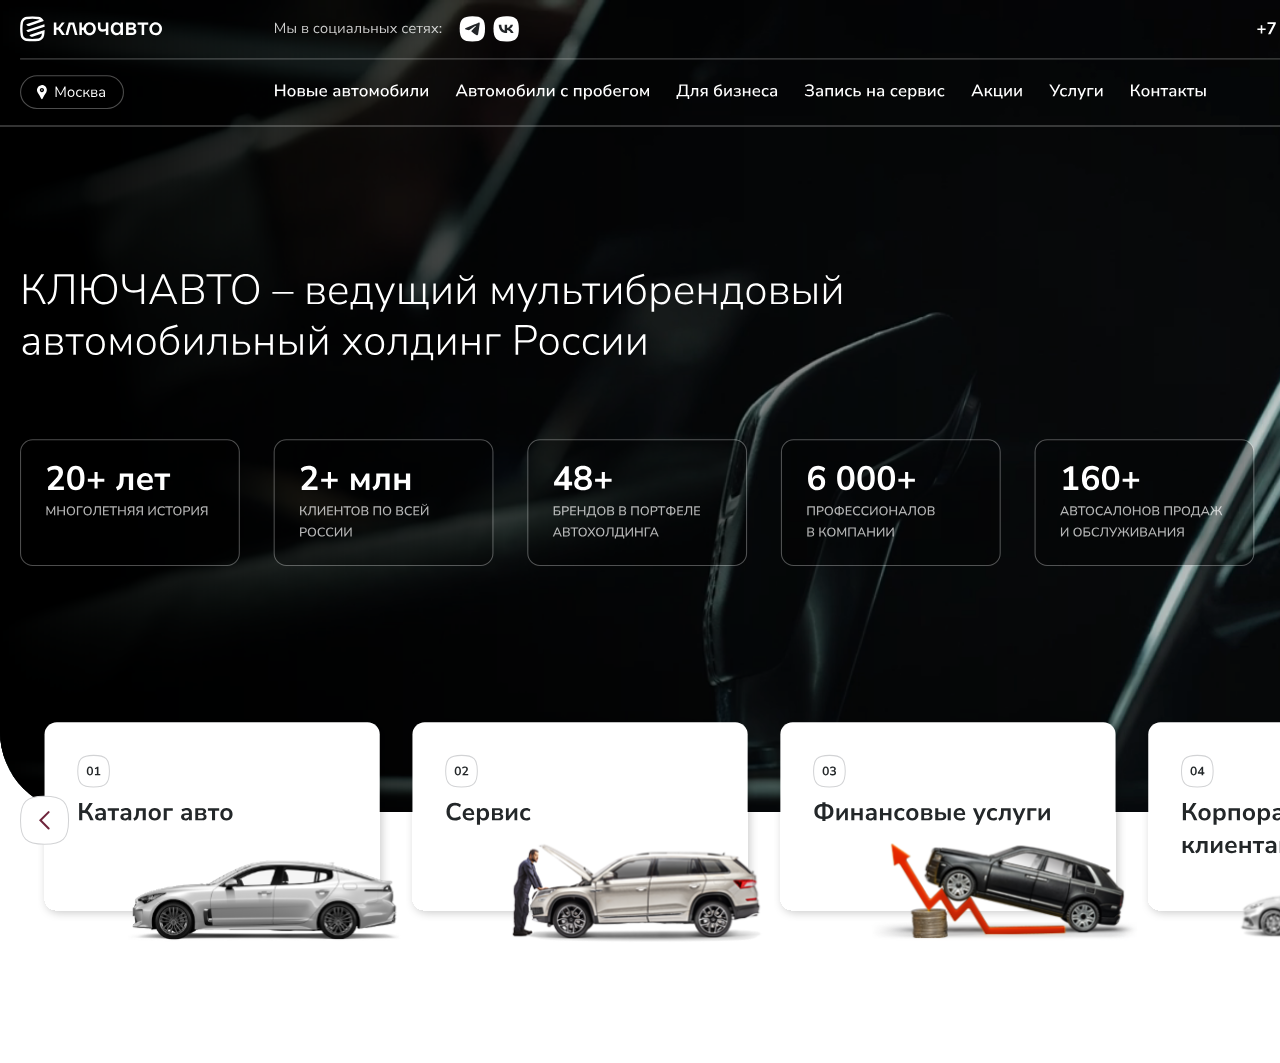
==== index.html @ 8e6c0c04 "+" ====
<!DOCTYPE html>
<html lang="ru">

<head>
  <meta charset="UTF-8">
  <meta name="viewport" content="width=device-width, initial-scale=1.0">
  <title>Keyauto 2024</title>
  <link rel="stylesheet" href="./css/normalize.min.css">
  <link rel="stylesheet" href="./css/style.min.css?v.12">
</head>

<body>
  <section class="hero">
    <div class="hero__video">
      <video autoplay muted loop playsinline>
        <!-- Постер для десктопных устройств -->
        <picture>
          <source srcset="./img/video/1.jpg" media="(min-width: 768px)">
          <img src="./img/video/1.jpg" alt="Постер видео">
        </picture>

        <!-- Источник видео для всех устройств -->
        <source src="./video/1.mp4" type="video/mp4">
        УПС, Ваш браузер не поддерживает тег video
      </video>
    </div>
    <div class="wrapper">
      <div class="hero__flex">
        <div class="hero__header">
          <img src="./img/header.svg" alt="">
          
        </div>
        <div class="hero__body">
          <img src="./img/hero-text.svg" alt="">
        </div>
      </div>
    </div>
  </section>
  <section class="two">
    <div class="wrapper">
      <div class="two__body">
        <img src="./img/footer.svg" alt="">
      </div>
    </div>
  </section>

</body>

</html>
---- css/style.min.css ----
body{min-width:1500px;margin:0 auto}.wrapper{max-width:1488px;width:100%;margin:0 auto;position:relative;height:100%;padding-inline:20px}.hero{background-color:#000;color:#fff;border-radius:0 0 80px 80px;min-height:800px;padding-top:12px;position:relative;overflow:hidden;width:100%}.hero__video{position:absolute;top:0;left:0;width:100%;height:100%}.hero__video:after{content:"";background:linear-gradient(90deg, #000 0%, rgba(0, 0, 0, 0) 100%);display:block;position:absolute;width:100%;height:100%;z-index:2;top:0;left:0}.hero video{display:block;width:100%;height:100%;-o-object-fit:cover;object-fit:cover}.hero__flex{display:grid;height:100%;gap:138px}.hero__header{border-bottom:2px solid rgba(255,255,255,.2);padding-bottom:16px;position:relative}.hero__header img{display:block;width:100%}.hero__header::after{content:"";display:block;width:100%;height:2px;background-color:rgba(255,255,255,.2);position:absolute;top:100%;left:-100%}.hero__header::before{content:"";display:block;width:100%;height:2px;background-color:rgba(255,255,255,.2);position:absolute;top:100%;right:-100%}.hero__body img{display:block;max-width:100%;width:100%}.hero .wrapper{position:relative;z-index:5}.two{position:relative;margin-top:-96px;z-index:2;padding-bottom:120px}.two__body img{display:block;max-width:100%;width:100%}/*# sourceMappingURL=style.min.css.map */
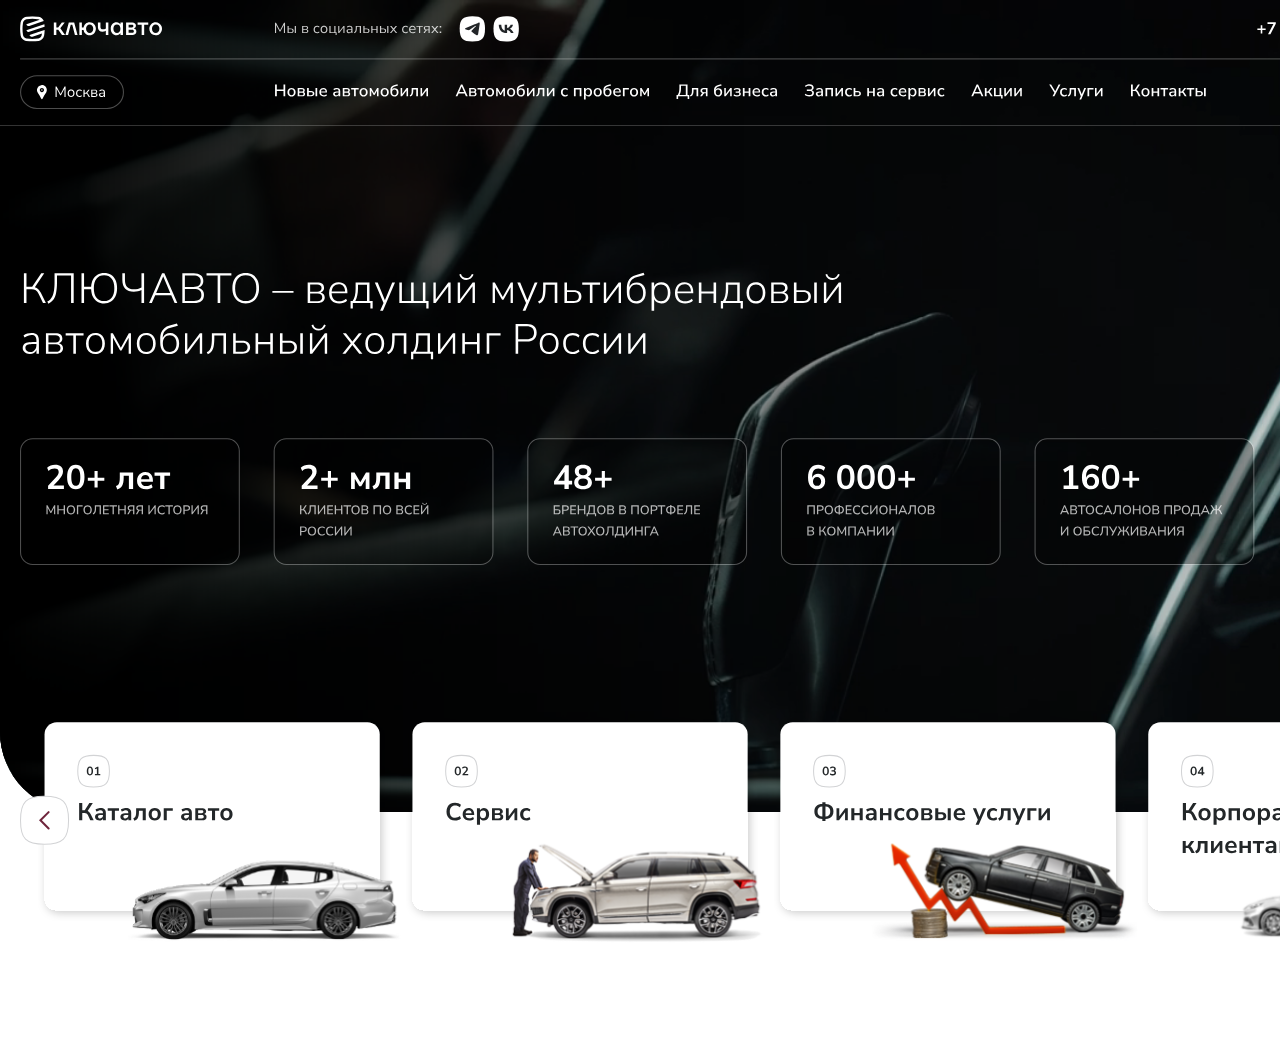
==== commit 83169bca: "+" ====
--- a/index.html
+++ b/index.html
@@ -6,7 +6,7 @@
   <meta name="viewport" content="width=device-width, initial-scale=1.0">
   <title>Keyauto 2024</title>
   <link rel="stylesheet" href="./css/normalize.min.css">
-  <link rel="stylesheet" href="./css/style.min.css?v.12">
+  <link rel="stylesheet" href="./css/style.min.css?v.13">
 </head>
 
 <body>
--- a/css/style.min.css
+++ b/css/style.min.css
@@ -1 +1 @@
-body{min-width:1500px;margin:0 auto}.wrapper{max-width:1488px;width:100%;margin:0 auto;position:relative;height:100%;padding-inline:20px}.hero{background-color:#000;color:#fff;border-radius:0 0 80px 80px;min-height:800px;padding-top:12px;position:relative;overflow:hidden;width:100%}.hero__video{position:absolute;top:0;left:0;width:100%;height:100%}.hero__video:after{content:"";background:linear-gradient(90deg, #000 0%, rgba(0, 0, 0, 0) 100%);display:block;position:absolute;width:100%;height:100%;z-index:2;top:0;left:0}.hero video{display:block;width:100%;height:100%;-o-object-fit:cover;object-fit:cover}.hero__flex{display:grid;height:100%;gap:138px}.hero__header{border-bottom:2px solid rgba(255,255,255,.2);padding-bottom:16px;position:relative}.hero__header img{display:block;width:100%}.hero__header::after{content:"";display:block;width:100%;height:2px;background-color:rgba(255,255,255,.2);position:absolute;top:100%;left:-100%}.hero__header::before{content:"";display:block;width:100%;height:2px;background-color:rgba(255,255,255,.2);position:absolute;top:100%;right:-100%}.hero__body img{display:block;max-width:100%;width:100%}.hero .wrapper{position:relative;z-index:5}.two{position:relative;margin-top:-96px;z-index:2;padding-bottom:120px}.two__body img{display:block;max-width:100%;width:100%}/*# sourceMappingURL=style.min.css.map */+body{min-width:1500px;margin:0 auto}.wrapper{max-width:1488px;width:100%;margin:0 auto;position:relative;height:100%;padding-inline:20px}.hero{background-color:#000;color:#fff;border-radius:0 0 80px 80px;min-height:800px;padding-top:12px;position:relative;overflow:hidden;width:100%}.hero__video{position:absolute;top:0;left:0;width:100%;height:100%}.hero__video:after{content:"";background:linear-gradient(90deg, #000 0%, rgba(0, 0, 0, 0) 100%);display:block;position:absolute;width:100%;height:100%;z-index:2;top:0;left:0}.hero video{display:block;width:100%;height:100%;-o-object-fit:cover;object-fit:cover}.hero__flex{display:grid;height:100%;gap:138px}.hero__header{border-bottom:1px solid rgba(255,255,255,.2);padding-bottom:16px;position:relative}.hero__header img{display:block;width:100%}.hero__header::after{content:"";display:block;width:100%;height:1px;background-color:rgba(255,255,255,.2);position:absolute;top:100%;left:-100%}.hero__header::before{content:"";display:block;width:100%;height:1px;background-color:rgba(255,255,255,.2);position:absolute;top:100%;right:-100%}.hero__body img{display:block;max-width:100%;width:100%}.hero .wrapper{position:relative;z-index:5}.two{position:relative;margin-top:-96px;z-index:2;padding-bottom:120px}.two__body img{display:block;max-width:100%;width:100%}/*# sourceMappingURL=style.min.css.map */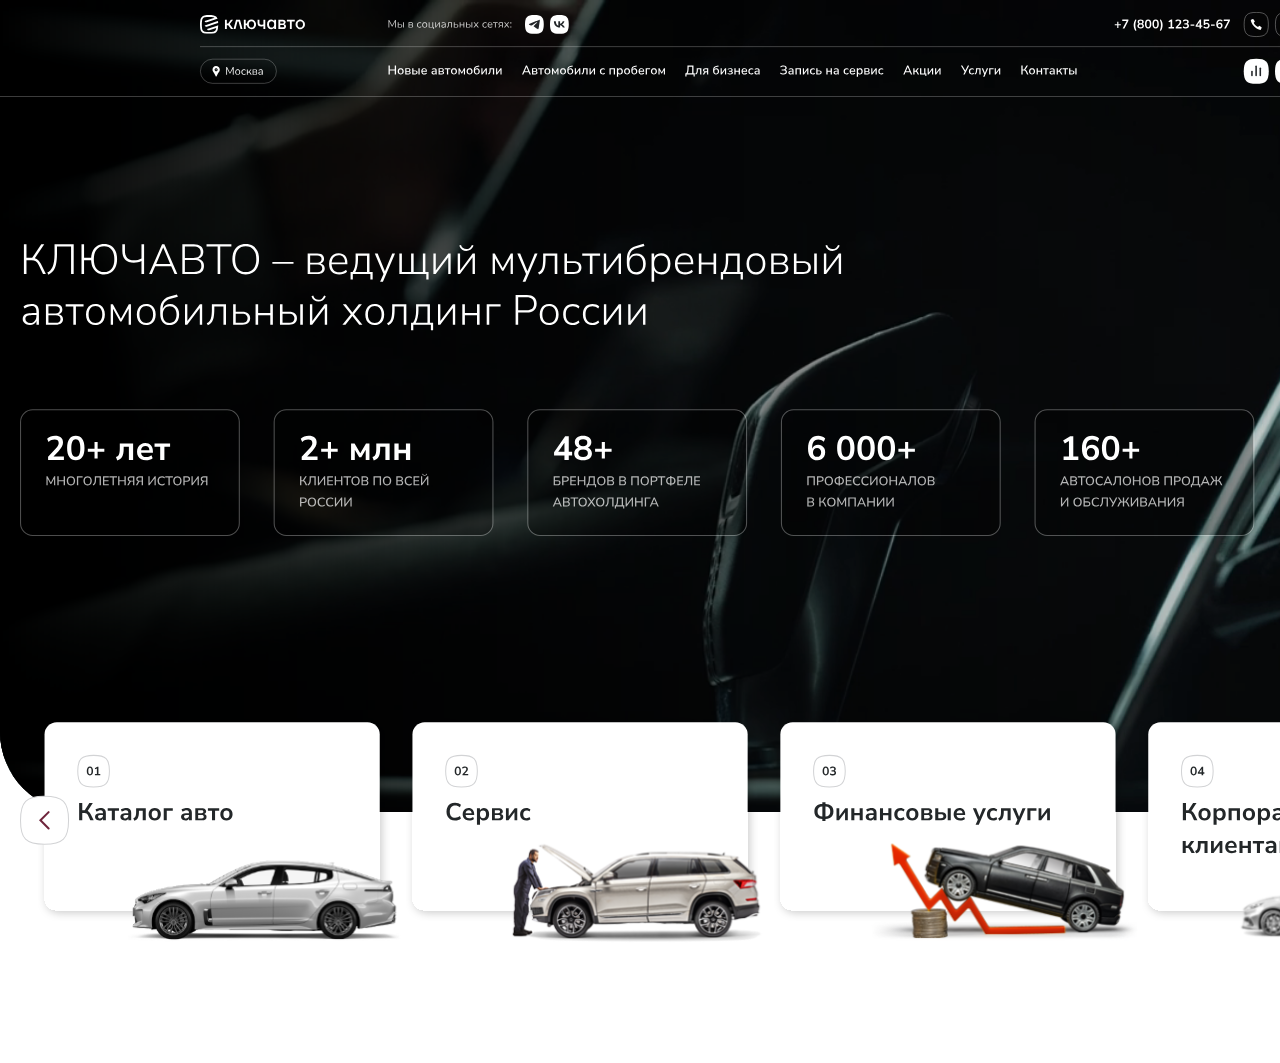
==== commit 4e1fadaa: "+" ====
--- a/index.html
+++ b/index.html
@@ -6,7 +6,7 @@
   <meta name="viewport" content="width=device-width, initial-scale=1.0">
   <title>Keyauto 2024</title>
   <link rel="stylesheet" href="./css/normalize.min.css">
-  <link rel="stylesheet" href="./css/style.min.css?v.13">
+  <link rel="stylesheet" href="./css/style.min.css?v.14">
 </head>
 
 <body>
@@ -24,13 +24,14 @@
         УПС, Ваш браузер не поддерживает тег video
       </video>
     </div>
-    <div class="wrapper">
-      <div class="hero__flex">
-        <div class="hero__header">
-          <img src="./img/header.svg" alt="">
-          
-        </div>
-        <div class="hero__body">
+
+    <div class="hero__flex">
+      <div class="hero__header">
+        <img src="./img/header-full.svg" alt="">
+
+      </div>
+      <div class="hero__body">
+        <div class="wrapper">
           <img src="./img/hero-text.svg" alt="">
         </div>
       </div>
--- a/css/style.min.css
+++ b/css/style.min.css
@@ -1 +1 @@
-body{min-width:1500px;margin:0 auto}.wrapper{max-width:1488px;width:100%;margin:0 auto;position:relative;height:100%;padding-inline:20px}.hero{background-color:#000;color:#fff;border-radius:0 0 80px 80px;min-height:800px;padding-top:12px;position:relative;overflow:hidden;width:100%}.hero__video{position:absolute;top:0;left:0;width:100%;height:100%}.hero__video:after{content:"";background:linear-gradient(90deg, #000 0%, rgba(0, 0, 0, 0) 100%);display:block;position:absolute;width:100%;height:100%;z-index:2;top:0;left:0}.hero video{display:block;width:100%;height:100%;-o-object-fit:cover;object-fit:cover}.hero__flex{display:grid;height:100%;gap:138px}.hero__header{border-bottom:1px solid rgba(255,255,255,.2);padding-bottom:16px;position:relative}.hero__header img{display:block;width:100%}.hero__header::after{content:"";display:block;width:100%;height:1px;background-color:rgba(255,255,255,.2);position:absolute;top:100%;left:-100%}.hero__header::before{content:"";display:block;width:100%;height:1px;background-color:rgba(255,255,255,.2);position:absolute;top:100%;right:-100%}.hero__body img{display:block;max-width:100%;width:100%}.hero .wrapper{position:relative;z-index:5}.two{position:relative;margin-top:-96px;z-index:2;padding-bottom:120px}.two__body img{display:block;max-width:100%;width:100%}/*# sourceMappingURL=style.min.css.map */+body{min-width:1500px;margin:0 auto}.wrapper{max-width:1488px;width:100%;margin:0 auto;position:relative;height:100%;padding-inline:20px}.hero{background-color:#000;color:#fff;border-radius:0 0 80px 80px;min-height:800px;padding-top:12px;position:relative;overflow:hidden;width:100%}.hero__video{position:absolute;top:0;left:0;width:100%;height:100%}.hero__video:after{content:"";background:linear-gradient(90deg, #000 0%, rgba(0, 0, 0, 0) 100%);display:block;position:absolute;width:100%;height:100%;z-index:2;top:0;left:0}.hero video{display:block;width:100%;height:100%;-o-object-fit:cover;object-fit:cover}.hero__flex{display:grid;height:100%;gap:138px}.hero__header{position:relative;z-index:2;position:relative}.hero__header img{display:block;width:100%}.hero__body img{display:block;max-width:100%;width:100%}.hero .wrapper{position:relative;z-index:5}.two{position:relative;margin-top:-96px;z-index:2;padding-bottom:120px}.two__body img{display:block;max-width:100%;width:100%}/*# sourceMappingURL=style.min.css.map */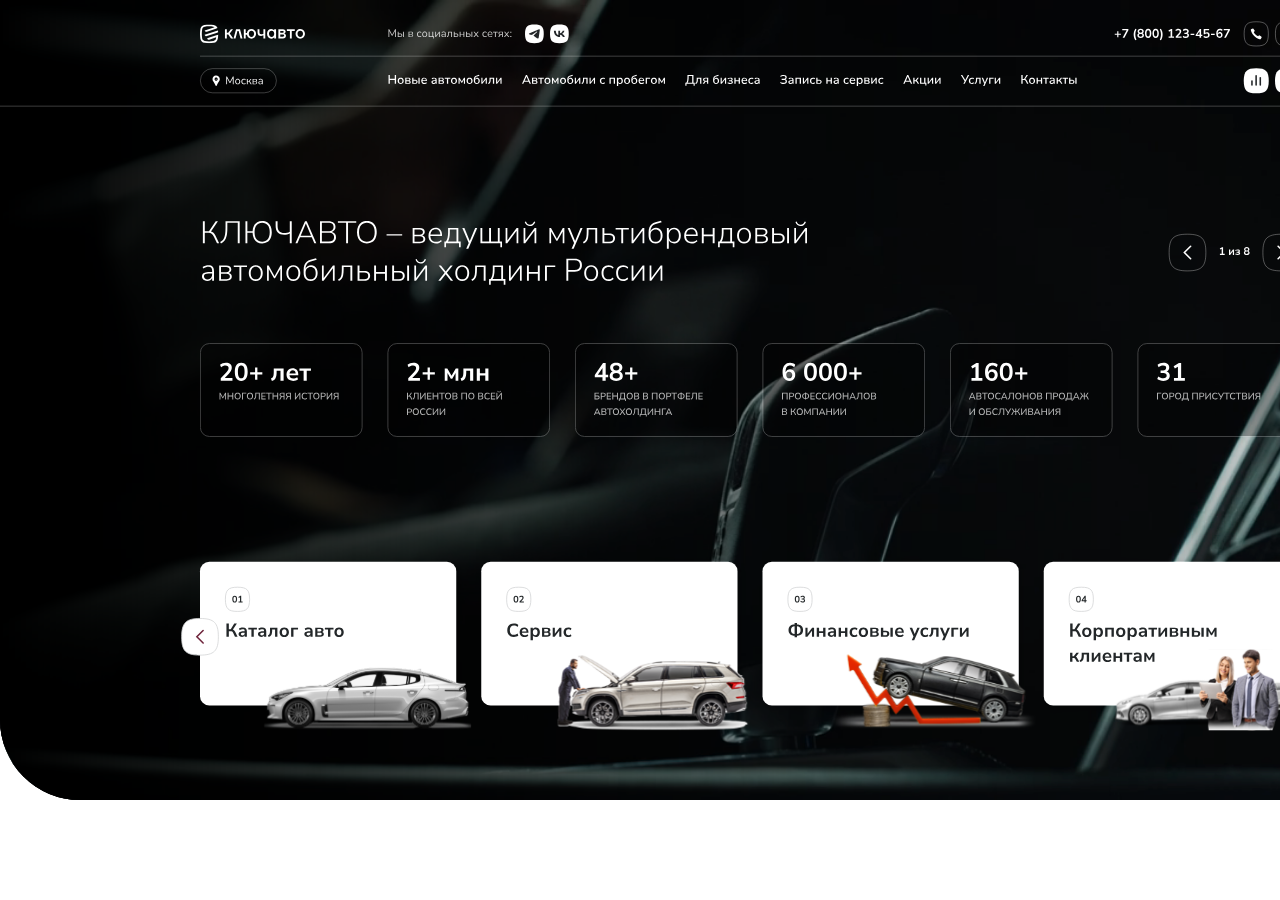
==== commit 5cb983b9: "+" ====
--- a/index.html
+++ b/index.html
@@ -24,25 +24,10 @@
         УПС, Ваш браузер не поддерживает тег video
       </video>
     </div>
+    <div class="hero__full-image">
+      <img src="./img/full.svg" alt="">
+    </div>
 
-    <div class="hero__flex">
-      <div class="hero__header">
-        <img src="./img/header-full.svg" alt="">
-
-      </div>
-      <div class="hero__body">
-        <div class="wrapper">
-          <img src="./img/hero-text.svg" alt="">
-        </div>
-      </div>
-    </div>
-  </section>
-  <section class="two">
-    <div class="wrapper">
-      <div class="two__body">
-        <img src="./img/footer.svg" alt="">
-      </div>
-    </div>
   </section>
 
 </body>
--- a/css/style.min.css
+++ b/css/style.min.css
@@ -1 +1 @@
-body{min-width:1500px;margin:0 auto}.wrapper{max-width:1488px;width:100%;margin:0 auto;position:relative;height:100%;padding-inline:20px}.hero{background-color:#000;color:#fff;border-radius:0 0 80px 80px;min-height:800px;padding-top:12px;position:relative;overflow:hidden;width:100%}.hero__video{position:absolute;top:0;left:0;width:100%;height:100%}.hero__video:after{content:"";background:linear-gradient(90deg, #000 0%, rgba(0, 0, 0, 0) 100%);display:block;position:absolute;width:100%;height:100%;z-index:2;top:0;left:0}.hero video{display:block;width:100%;height:100%;-o-object-fit:cover;object-fit:cover}.hero__flex{display:grid;height:100%;gap:138px}.hero__header{position:relative;z-index:2;position:relative}.hero__header img{display:block;width:100%}.hero__body img{display:block;max-width:100%;width:100%}.hero .wrapper{position:relative;z-index:5}.two{position:relative;margin-top:-96px;z-index:2;padding-bottom:120px}.two__body img{display:block;max-width:100%;width:100%}/*# sourceMappingURL=style.min.css.map */+body{min-width:1500px;margin:0 auto}.wrapper{max-width:1488px;width:100%;margin:0 auto;position:relative;height:100%;padding-inline:20px}.hero{color:#fff;min-height:800px;padding-top:12px;position:relative;width:100%}.hero__video{position:absolute;background-color:#000;border-radius:0 0 80px 80px;overflow:hidden;top:0;left:0;width:100%;height:800px}.hero__video:after{content:"";background:linear-gradient(90deg, #000 0%, rgba(0, 0, 0, 0) 100%);display:block;position:absolute;width:100%;height:100%;z-index:2;top:0;left:0}.hero video{display:block;width:100%;height:100%;-o-object-fit:cover;object-fit:cover}.hero__flex{display:grid;height:100%;gap:138px}.hero__header{position:relative;z-index:2;position:relative}.hero__header img{display:block;width:100%}.hero__body img{display:block;max-width:100%;width:100%}.hero .wrapper{position:relative;z-index:5}.hero__full-image{position:relative;z-index:3}.hero__full-image img{display:block;width:100%}.two{position:relative;margin-top:-96px;z-index:2;padding-bottom:120px}.two__body img{display:block;max-width:100%;width:100%}/*# sourceMappingURL=style.min.css.map */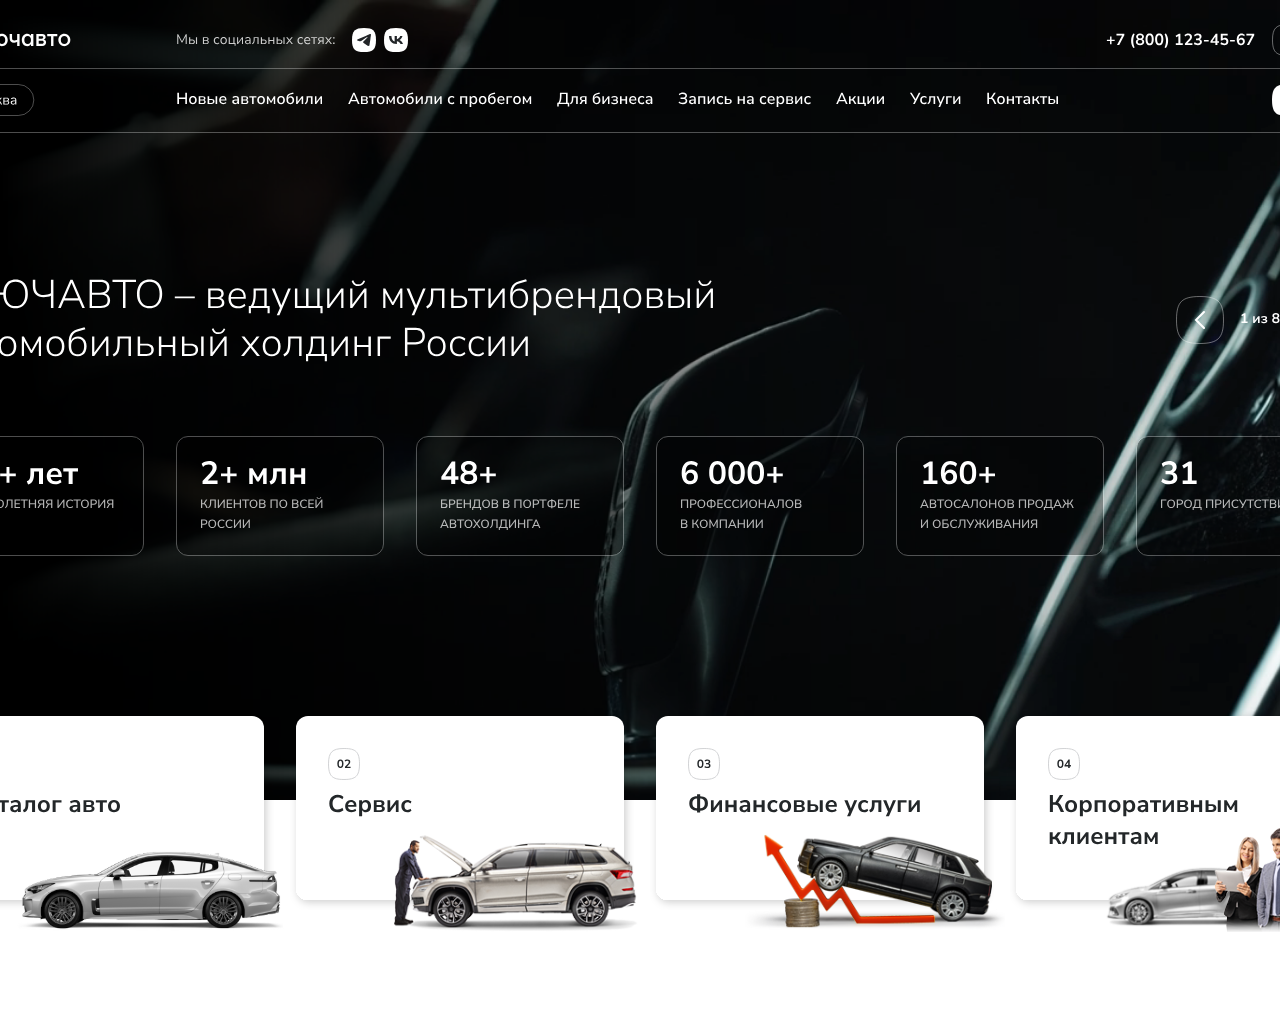
==== commit 4a017bf3: "+" ====
--- a/index.html
+++ b/index.html
@@ -25,7 +25,7 @@
       </video>
     </div>
     <div class="hero__full-image">
-      <img src="./img/full.svg" alt="">
+      <!-- <img src="./img/full.svg" alt=""> -->
     </div>
 
   </section>
--- a/css/style.min.css
+++ b/css/style.min.css
@@ -1 +1 @@
-body{min-width:1500px;margin:0 auto}.wrapper{max-width:1488px;width:100%;margin:0 auto;position:relative;height:100%;padding-inline:20px}.hero{color:#fff;min-height:800px;padding-top:12px;position:relative;width:100%}.hero__video{position:absolute;background-color:#000;border-radius:0 0 80px 80px;overflow:hidden;top:0;left:0;width:100%;height:800px}.hero__video:after{content:"";background:linear-gradient(90deg, #000 0%, rgba(0, 0, 0, 0) 100%);display:block;position:absolute;width:100%;height:100%;z-index:2;top:0;left:0}.hero video{display:block;width:100%;height:100%;-o-object-fit:cover;object-fit:cover}.hero__flex{display:grid;height:100%;gap:138px}.hero__header{position:relative;z-index:2;position:relative}.hero__header img{display:block;width:100%}.hero__body img{display:block;max-width:100%;width:100%}.hero .wrapper{position:relative;z-index:5}.hero__full-image{position:relative;z-index:3}.hero__full-image img{display:block;width:100%}.two{position:relative;margin-top:-96px;z-index:2;padding-bottom:120px}.two__body img{display:block;max-width:100%;width:100%}/*# sourceMappingURL=style.min.css.map */+body{margin:0 auto}.wrapper{max-width:1488px;width:100%;margin:0 auto;position:relative;height:100%;padding-inline:20px}.hero{color:#fff;min-height:800px;padding-top:12px;position:relative;width:100%}.hero__video{position:absolute;background-color:#000;border-radius:0 0 80px 80px;overflow:hidden;top:0;left:0;width:100%;height:800px}.hero__video:after{content:"";background:linear-gradient(90deg, #000 0%, rgba(0, 0, 0, 0) 100%);display:block;position:absolute;width:100%;height:100%;z-index:2;top:0;left:0}.hero video{display:block;width:100%;height:100%;-o-object-fit:cover;object-fit:cover}.hero__flex{display:grid;height:100%;gap:138px}.hero__header{position:relative;z-index:2;position:relative}.hero__header img{display:block;width:100%}.hero__body img{display:block;max-width:100%;width:100%}.hero .wrapper{position:relative;z-index:5}.hero__full-image{position:relative;z-index:3;max-width:100%;height:1000px;overflow:hidden;background-image:url(../img/full.svg);background-size:cover;background-repeat:no-repeat;background-position:center}.two{position:relative;margin-top:-96px;z-index:2;padding-bottom:120px}.two__body img{display:block;max-width:100%;width:100%}/*# sourceMappingURL=style.min.css.map */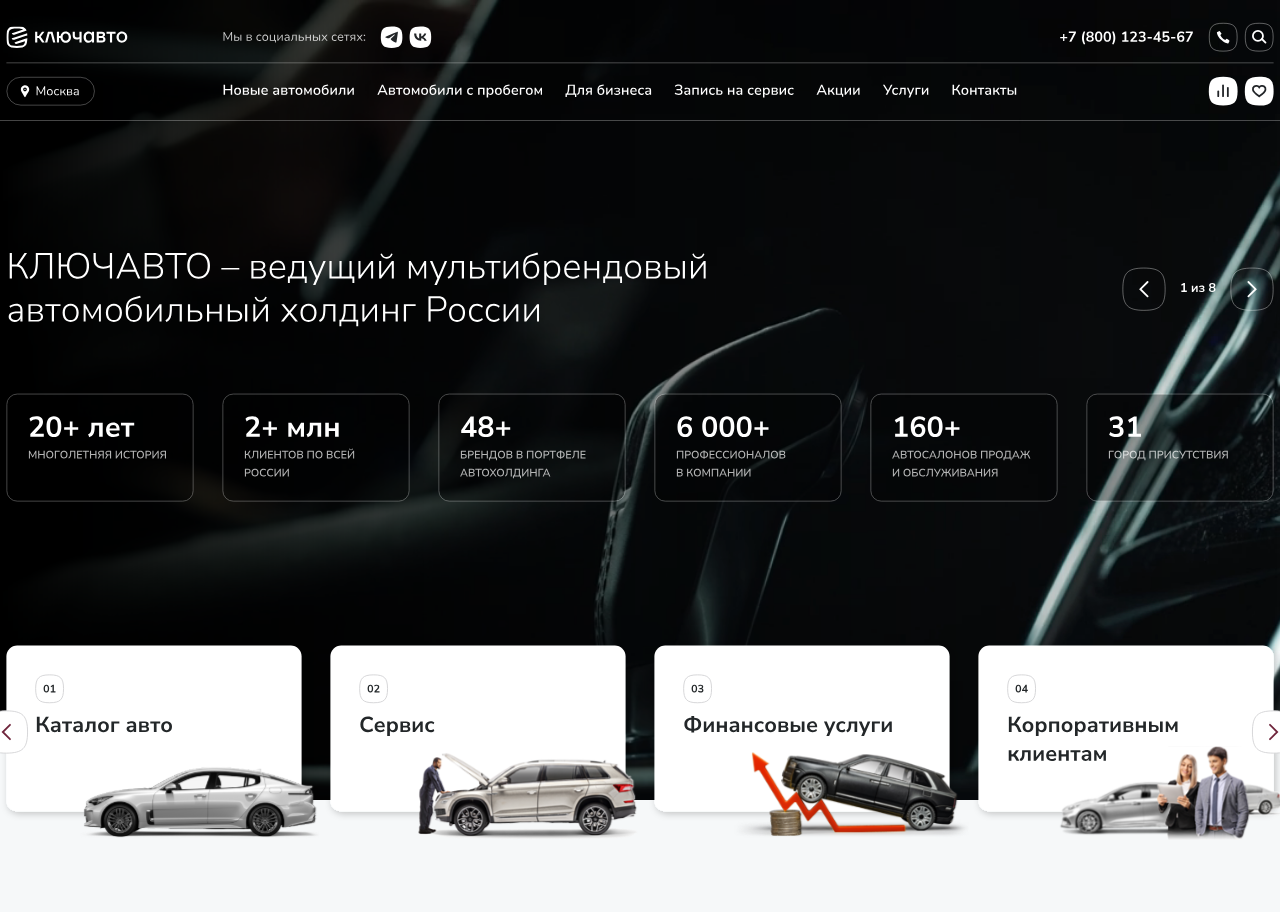
==== commit ea2bd53e: "+" ====
--- a/index.html
+++ b/index.html
@@ -6,7 +6,7 @@
   <meta name="viewport" content="width=device-width, initial-scale=1.0">
   <title>Keyauto 2024</title>
   <link rel="stylesheet" href="./css/normalize.min.css">
-  <link rel="stylesheet" href="./css/style.min.css?v.14">
+  <link rel="stylesheet" href="./css/style.min.css?v.16">
 </head>
 
 <body>
--- a/css/style.min.css
+++ b/css/style.min.css
@@ -1 +1 @@
-body{margin:0 auto}.wrapper{max-width:1488px;width:100%;margin:0 auto;position:relative;height:100%;padding-inline:20px}.hero{color:#fff;min-height:800px;padding-top:12px;position:relative;width:100%}.hero__video{position:absolute;background-color:#000;border-radius:0 0 80px 80px;overflow:hidden;top:0;left:0;width:100%;height:800px}.hero__video:after{content:"";background:linear-gradient(90deg, #000 0%, rgba(0, 0, 0, 0) 100%);display:block;position:absolute;width:100%;height:100%;z-index:2;top:0;left:0}.hero video{display:block;width:100%;height:100%;-o-object-fit:cover;object-fit:cover}.hero__flex{display:grid;height:100%;gap:138px}.hero__header{position:relative;z-index:2;position:relative}.hero__header img{display:block;width:100%}.hero__body img{display:block;max-width:100%;width:100%}.hero .wrapper{position:relative;z-index:5}.hero__full-image{position:relative;z-index:3;max-width:100%;height:1000px;overflow:hidden;background-image:url(../img/full.svg);background-size:cover;background-repeat:no-repeat;background-position:center}.two{position:relative;margin-top:-96px;z-index:2;padding-bottom:120px}.two__body img{display:block;max-width:100%;width:100%}/*# sourceMappingURL=style.min.css.map */+body{margin:0 auto;background-color:#f6f8f9}.wrapper{max-width:1488px;width:100%;margin:0 auto;position:relative;height:100%;padding-inline:20px}.hero{color:#fff;min-height:800px;padding-top:12px;position:relative;width:100%}.hero__video{position:absolute;background-color:#000;border-radius:0 0 80px 80px;overflow:hidden;top:0;left:0;width:100%;height:800px}.hero__video:after{content:"";background:linear-gradient(90deg, #000 0%, rgba(0, 0, 0, 0) 100%);display:block;position:absolute;width:100%;height:100%;z-index:2;top:0;left:0}.hero video{display:block;width:100%;height:100%;object-fit:cover}.hero__flex{display:grid;height:100%;gap:138px}.hero__header{position:relative;z-index:2;position:relative}.hero__header img{display:block;width:100%}.hero__body img{display:block;max-width:100%;width:100%}.hero .wrapper{position:relative;z-index:5}.hero__full-image{position:relative;z-index:3;max-width:100%;height:900px;overflow:hidden;background-image:url(../img/full.svg);background-size:cover;background-repeat:no-repeat;background-position:top center}.two{position:relative;margin-top:-96px;z-index:2;padding-bottom:120px}.two__body img{display:block;max-width:100%;width:100%}